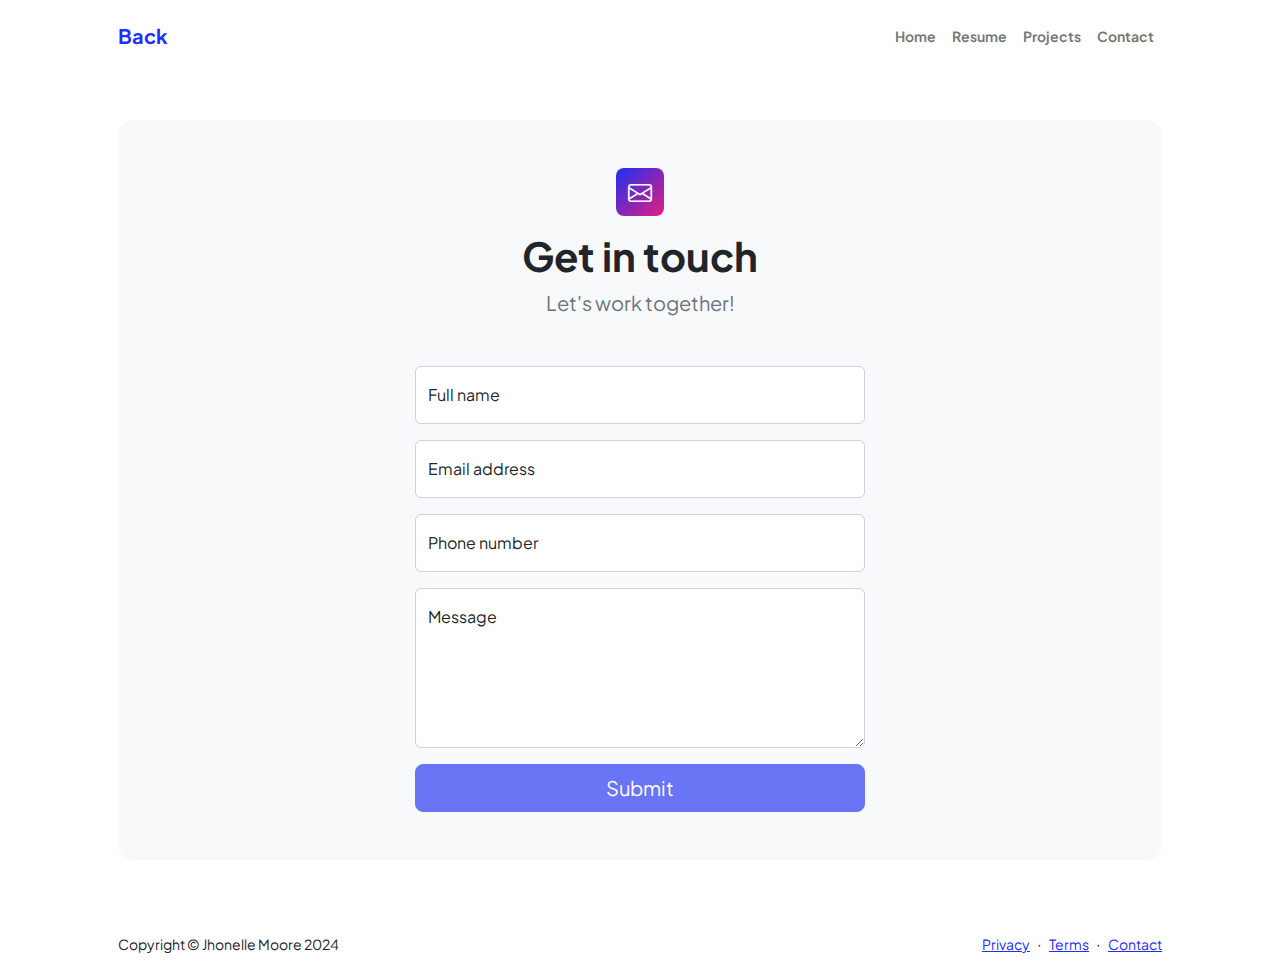
==== contact copy.html @ fc6ab8da "changes to ui" ====
<!DOCTYPE html>
<html lang="en">
    <head>
        <meta charset="utf-8" />
        <meta name="viewport" content="width=device-width, initial-scale=1, shrink-to-fit=no" />
        <meta name="description" content />
        <meta name="author" content />
        <title>Contact</title>
        <!-- Favicon-->
        <link rel="icon" type="image/x-icon" href="assets/favicon.ico" />
        <!-- Custom Google font-->
        <link rel="preconnect" href="https://fonts.googleapis.com" />
        <link rel="preconnect" href="https://fonts.gstatic.com" crossorigin />
        <link href="https://fonts.googleapis.com/css2?family=Plus+Jakarta+Sans:wght@100;200;300;400;500;600;700;800;900&amp;display=swap" rel="stylesheet" />
        <!-- Bootstrap icons-->
        <link href="https://cdn.jsdelivr.net/npm/bootstrap-icons@1.8.1/font/bootstrap-icons.css" rel="stylesheet" />
        <!-- Core theme CSS (includes Bootstrap)-->
        <link href="css/styles.css" rel="stylesheet" />
    </head>
    <body class="d-flex flex-column">
        <main class="flex-shrink-0">
            <!-- Navigation-->
            <nav class="navbar navbar-expand-lg navbar-light bg-white py-3">
                <div class="container px-5">
                    <a class="navbar-brand" href="index.html"><span class="fw-bolder text-primary">Back</span></a>
                    <button class="navbar-toggler" type="button" data-bs-toggle="collapse" data-bs-target="#navbarSupportedContent" aria-controls="navbarSupportedContent" aria-expanded="false" aria-label="Toggle navigation"><span class="navbar-toggler-icon"></span></button>
                    <div class="collapse navbar-collapse" id="navbarSupportedContent">
                        <ul class="navbar-nav ms-auto mb-2 mb-lg-0 small fw-bolder">
                            <li class="nav-item"><a class="nav-link" href="index.html">Home</a></li>
                            <li class="nav-item"><a class="nav-link" href="resume.html">Resume</a></li>
                            <li class="nav-item"><a class="nav-link" href="projects.html">Projects</a></li>
                            <li class="nav-item"><a class="nav-link" href="contact.html">Contact</a></li>
                        </ul>
                    </div>
                </div>
            </nav>
            <!-- Page content-->
            <section class="py-5">
                <div class="container px-5">
                    <!-- Contact form-->
                    <div class="bg-light rounded-4 py-5 px-4 px-md-5">
                        <div class="text-center mb-5">
                            <div class="feature bg-primary bg-gradient-primary-to-secondary text-white rounded-3 mb-3"><i class="bi bi-envelope"></i></div>
                            <h1 class="fw-bolder">Get in touch</h1>
                            <p class="lead fw-normal text-muted mb-0">Let's work together!</p>
                        </div>
                        <div class="row gx-5 justify-content-center">
                            <div class="col-lg-8 col-xl-6">
                                <!-- * * * * * * * * * * * * * * *-->
                                <!-- * * SB Forms Contact Form * *-->
                                <!-- * * * * * * * * * * * * * * *-->
                                <!-- This form is pre-integrated with SB Forms.-->
                                <!-- To make this form functional, sign up at-->
                                <!-- https://startbootstrap.com/solution/contact-forms-->
                                <!-- to get an API token!-->
                                <form id="contactForm" data-sb-form-api-token="API_TOKEN">
                                    <!-- Name input-->
                                    <div class="form-floating mb-3">
                                        <input class="form-control" id="name" type="text" placeholder="Enter your name..." data-sb-validations="required" />
                                        <label for="name">Full name</label>
                                        <div class="invalid-feedback" data-sb-feedback="name:required">A name is required.</div>
                                    </div>
                                    <!-- Email address input-->
                                    <div class="form-floating mb-3">
                                        <input class="form-control" id="email" type="email" placeholder="name@example.com" data-sb-validations="required,email" />
                                        <label for="email">Email address</label>
                                        <div class="invalid-feedback" data-sb-feedback="email:required">An email is required.</div>
                                        <div class="invalid-feedback" data-sb-feedback="email:email">Email is not valid.</div>
                                    </div>
                                    <!-- Phone number input-->
                                    <div class="form-floating mb-3">
                                        <input class="form-control" id="phone" type="tel" placeholder="(123) 456-7890" data-sb-validations="required" />
                                        <label for="phone">Phone number</label>
                                        <div class="invalid-feedback" data-sb-feedback="phone:required">A phone number is required.</div>
                                    </div>
                                    <!-- Message input-->
                                    <div class="form-floating mb-3">
                                        <textarea class="form-control" id="message" type="text" placeholder="Enter your message here..." style="height: 10rem" data-sb-validations="required"></textarea>
                                        <label for="message">Message</label>
                                        <div class="invalid-feedback" data-sb-feedback="message:required">A message is required.</div>
                                    </div>
                                    <!-- Submit success message-->
                                    <!---->
                                    <!-- This is what your users will see when the form-->
                                    <!-- has successfully submitted-->
                                    <div class="d-none" id="submitSuccessMessage">
                                        <div class="text-center mb-3">
                                            <div class="fw-bolder">Form submission successful!</div>
                                            To activate this form, sign up at
                                            <br />
                                            <a href="https://startbootstrap.com/solution/contact-forms">https://startbootstrap.com/solution/contact-forms</a>
                                        </div>
                                    </div>
                                    <!-- Submit error message-->
                                    <!---->
                                    <!-- This is what your users will see when there is-->
                                    <!-- an error submitting the form-->
                                    <div class="d-none" id="submitErrorMessage"><div class="text-center text-danger mb-3">Error sending message!</div></div>
                                    <!-- Submit Button-->
                                    <div class="d-grid"><button class="btn btn-primary btn-lg disabled" id="submitButton" type="submit">Submit</button></div>
                                </form>
                            </div>
                        </div>
                    </div>
                </div>
            </section>
        </main>
        <!-- Footer-->
        <footer class="bg-white py-4 mt-auto">
            <div class="container px-5">
                <div class="row align-items-center justify-content-between flex-column flex-sm-row">
                    <div class="col-auto"><div class="small m-0">Copyright &copy; Jhonelle Moore 2024</div></div>
                    <div class="col-auto">
                        <a class="small" href="#!">Privacy</a>
                        <span class="mx-1">&middot;</span>
                        <a class="small" href="#!">Terms</a>
                        <span class="mx-1">&middot;</span>
                        <a class="small" href="#!">Contact</a>
                    </div>
                </div>
            </div>
        </footer>
        <!-- Bootstrap core JS-->
        <script src="https://cdn.jsdelivr.net/npm/bootstrap@5.2.3/dist/js/bootstrap.bundle.min.js"></script>
        <!-- Core theme JS-->
        <script src="js/scripts.js"></script>
        <!-- * * * * * * * * * * * * * * * * * * * * * * * * * * * * * * * * * * * * * * * *-->
        <!-- * *                               SB Forms JS                               * *-->
        <!-- * * Activate your form at https://startbootstrap.com/solution/contact-forms * *-->
        <!-- * * * * * * * * * * * * * * * * * * * * * * * * * * * * * * * * * * * * * * * *-->
        <script src="https://cdn.startbootstrap.com/sb-forms-latest.js"></script>
    </body>
</html>
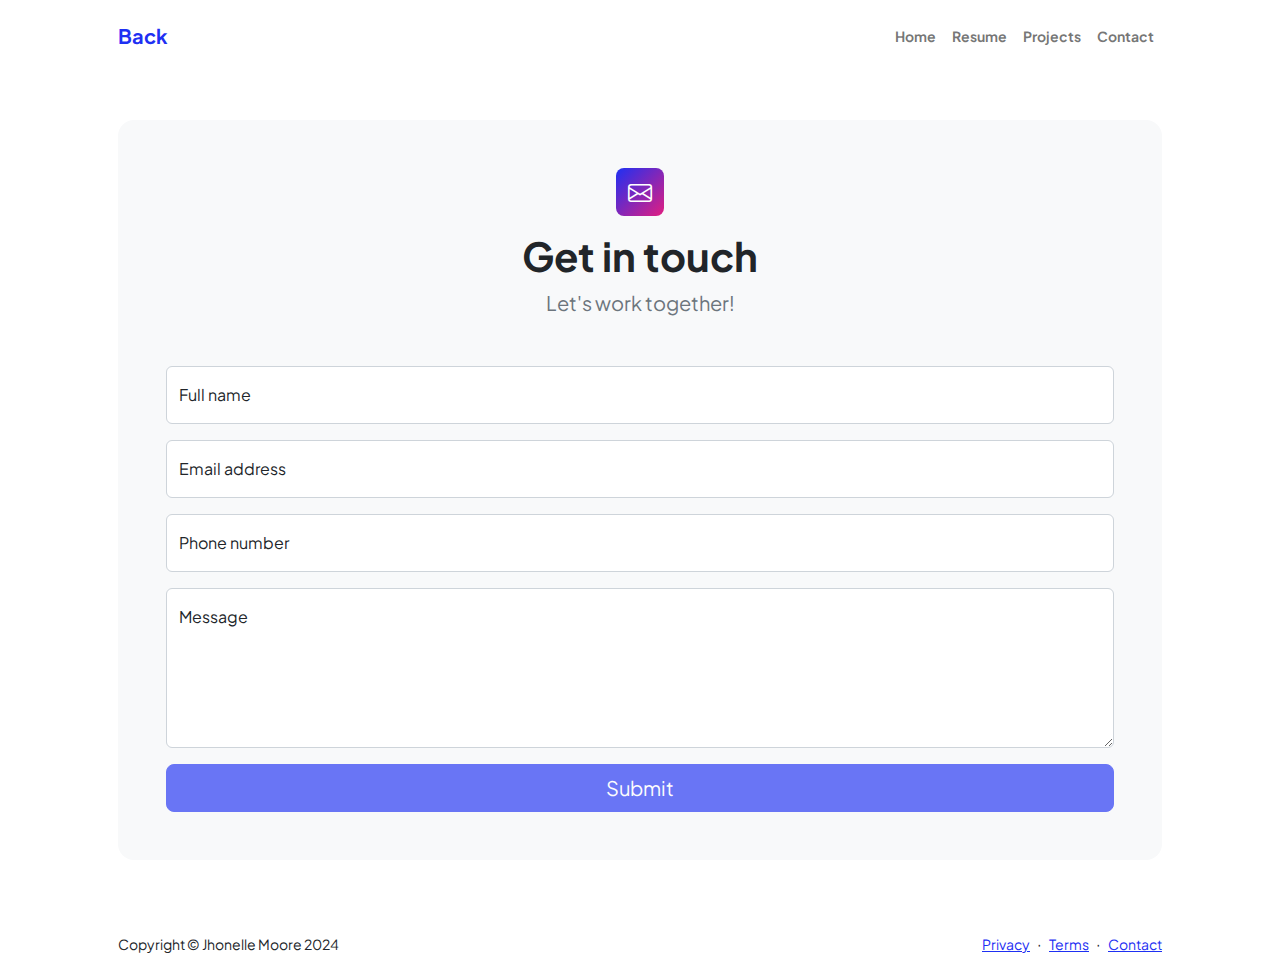
==== commit d28d2fd6: "changes to ui" ====
--- a/contact copy.html
+++ b/contact copy.html
@@ -44,9 +44,9 @@
                             <h1 class="fw-bolder">Get in touch</h1>
                             <p class="lead fw-normal text-muted mb-0">Let's work together!</p>
                         </div>
-                        <div class="row gx-5 justify-content-center">
+                        <!-- <div class="row gx-5 justify-content-center">
                             <div class="col-lg-8 col-xl-6">
-                                <!-- * * * * * * * * * * * * * * *-->
+                                 * * * * * * * * * * * * * * *-->
                                 <!-- * * SB Forms Contact Form * *-->
                                 <!-- * * * * * * * * * * * * * * *-->
                                 <!-- This form is pre-integrated with SB Forms.-->
@@ -73,16 +73,13 @@
                                         <label for="phone">Phone number</label>
                                         <div class="invalid-feedback" data-sb-feedback="phone:required">A phone number is required.</div>
                                     </div>
-                                    <!-- Message input-->
+                                    
                                     <div class="form-floating mb-3">
                                         <textarea class="form-control" id="message" type="text" placeholder="Enter your message here..." style="height: 10rem" data-sb-validations="required"></textarea>
                                         <label for="message">Message</label>
                                         <div class="invalid-feedback" data-sb-feedback="message:required">A message is required.</div>
                                     </div>
-                                    <!-- Submit success message-->
-                                    <!---->
-                                    <!-- This is what your users will see when the form-->
-                                    <!-- has successfully submitted-->
+                                    
                                     <div class="d-none" id="submitSuccessMessage">
                                         <div class="text-center mb-3">
                                             <div class="fw-bolder">Form submission successful!</div>
@@ -91,16 +88,13 @@
                                             <a href="https://startbootstrap.com/solution/contact-forms">https://startbootstrap.com/solution/contact-forms</a>
                                         </div>
                                     </div>
-                                    <!-- Submit error message-->
-                                    <!---->
-                                    <!-- This is what your users will see when there is-->
-                                    <!-- an error submitting the form-->
+                                    
                                     <div class="d-none" id="submitErrorMessage"><div class="text-center text-danger mb-3">Error sending message!</div></div>
-                                    <!-- Submit Button-->
+                                    
                                     <div class="d-grid"><button class="btn btn-primary btn-lg disabled" id="submitButton" type="submit">Submit</button></div>
                                 </form>
                             </div>
-                        </div>
+                        </div> 
                     </div>
                 </div>
             </section>
